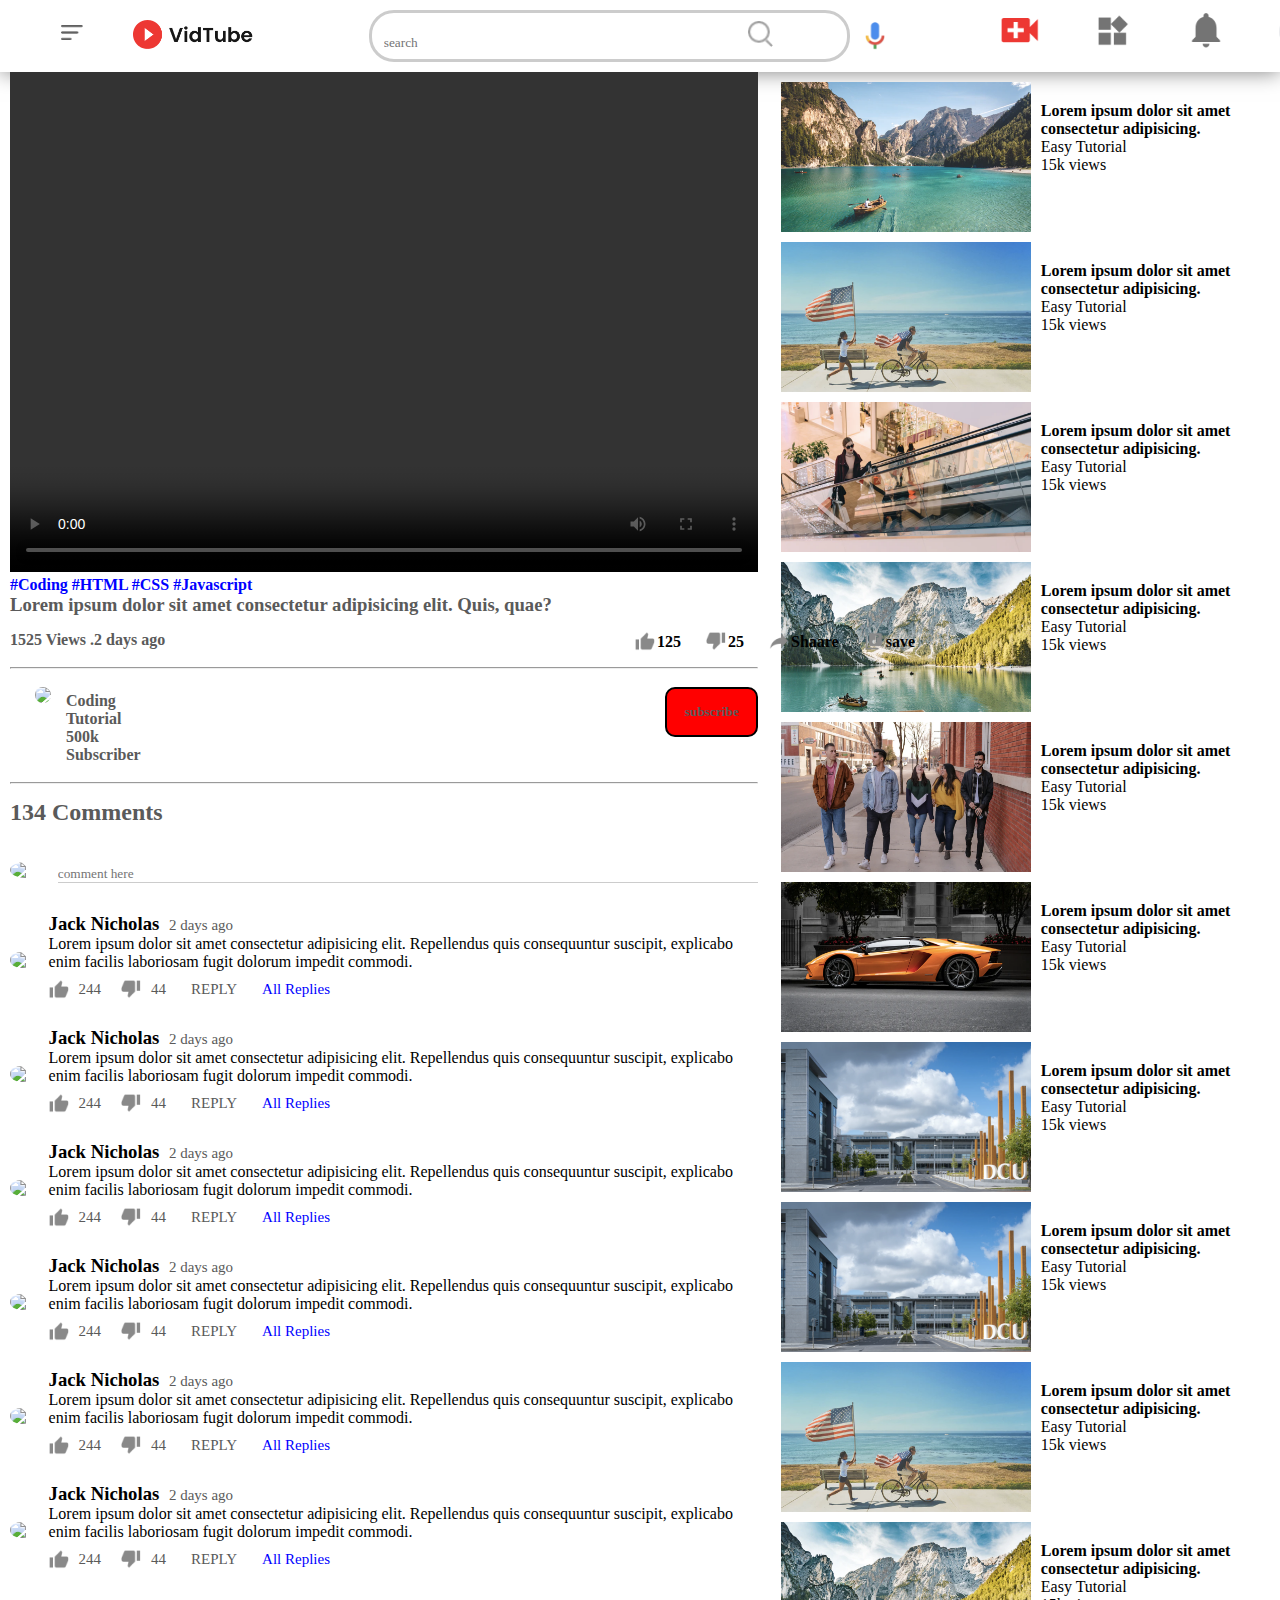
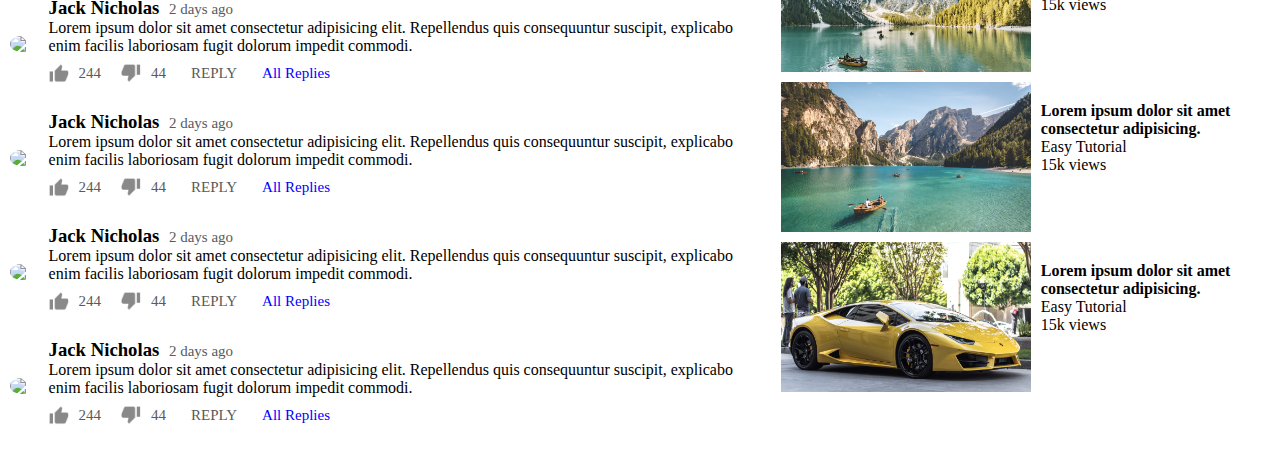
==== video.html @ 4f7bdd8a "first website" ====
<!DOCTYPE html>
<html lang="en">
<head>
    <meta charset="UTF-8">
    <meta name="viewport" content="width=device-width, initial-scale=1.0">
    <title>Play video </title>
    <link rel="stylesheet" href="style.css" />
   
</head>
<style>
    .containers{
       
        
        height: 100vh;
        width: 100vw;

    }
    .videoplay{
       
        flex-basis: 60%;
        height: fit-content;
        padding-left: 10px;
        padding-right: 10px;
    }
    .rigthsidebar{
        
        flex-basis: 39%;
        height: fit-content;
    }
    .row{
        display: flex;
        justify-content: space-between;
    }
    .playvideo{
        height: 500px;
        width: 100%;
        
    }
    .sidevideolist img{
        height: 150px;
        width: 250px;
    }
    .sidevideolist{
        display: flex;
        margin-top: 10px;
    }
    .sidetext{
        padding-left: 10px;
        padding-top: 10px;
        margin-top: 10px;
        width: 200px;
    }
    .likeicon{
        display: flex;
        margin-top: 15px;
    }
    .icons img{
        height: 20px;
    }
    .icons {
        display: flex;
       position: absolute;
       margin-left: 600px;
    }
    li{
    margin-left: 25px;
   }
   .icons h4{
    margin-top: 2px;
    margin-left: 2px;
    
   }
   .subscribe  img{
    width: 50px;
    border-radius: 50px;
   }
   .subscribe{
    display: flex;
    
   }
   button{
    background-color: red;
    border-radius: 10px;
    width: 100px;
    height: 50px;
    border: 2px solid black;
    margin-left: 500px;
    cursor: pointer;
   }
   
   .box{
    
    width: 80%;
    
   }
   .commentcount{
    font-size: 24px;
    margin-top: 15px;
    color: #5a5a5a;
   }
   .addcomment{
    display: flex;
    align-items: center;
    margin: 30px 0;
   }
   .addcomment img{
    width: 35px;
    border-radius: 50%;
    margin-right: 15px;
   }
   .addcomment input{
    border: 0;
    outline: 0;
    border-bottom: 1px solid #ccc;
    width: 100%;
    padding-top: 10px;
    background: transparent;
   }
   .oldcomments{
    display: flex;
    margin-top: 25px;
    align-items: center;
    margin: 20px 0;
   }
   .oldcomments img{
    width: 35px;
    border-radius: 50%;
    margin-right: 15px;
   }
   .oldcomments h4{
    font-size: 24px;
    margin-bottom: 2px;
   }
   .oldcomments span{
    font-size: 15px;
    color: #5a5a5a;
    font-weight: 500;
    margin-left: 5px;
   }
   .commentlikes{
    display: flex;
    align-items: center;
    margin-top: 5px;
    margin-left: 50px;
    width: 50%;
    justify-content: space-evenly;


   }
   .commentlikes img{
    height: 20px;
    width: 20px;
   }
   .count{
    display: flex;
   }
   .commentaction{
    display: flex;
    align-items: center;
    font-size: 18px;
    margin: 8px 0px;
   }
   .commentaction img{
    border-radius: 0;
    width: 20px;
    margin-right: 5px;
   }
   .commentaction span{
    margin-right: 20px;
    color: #5a5a5a;
   }
   .subscribe h4{
    color: #5a5a5a;
    font-weight: 15px;
   }

   
    
</style>
<body>
    <div class="navigationbar fixed-top">
        <div class="leftnav">
          <ul>
            <li><img src="images\menu.png" class="menuicon" id="menu" /></li>
            <li><img src="images\logo.png" class="logo" /></li>
          </ul>
        </div>
        <div class="middlenav">
          <div class="searchbox">
            <input type="textbox" class="input" placeholder="search" />
            <img src="images\search.png" />
          </div>
          <img src="images\voice-search.png" class="mic" />
        </div>
        <div class="rightnav">
          <ul>
            <li><img src="images\upload.png" /></li>
            <li><img src="images\more.png" /></li>
            <li><img src="images\notification.png" /></li>
            <li><img src="images\Jack.png" class="usericon" /></li>
          </ul>
        </div>
    </div>
    <div class="containers">
       <div class="row">
        <div class="videoplay">
            <video controls autoplay class="playvideo">
                <!--<source src="images\video.mp4" type="video/mp4">--->
            </video>
            <h4 style="color:blue">#Coding #HTML #CSS #Javascript</h4>
            <h3 style="color: #5a5a5a;">Lorem ipsum dolor sit amet consectetur adipisicing elit. Quis, quae?</h3>
            <div class="likeicon">
                <div>
                    <h4 style="color: #5a5a5a;">1525 Views .2 days ago</h4>
                </div>
                <div class="icons">
                    <ul>
                        <li><img src="images\like.png" /></li>
                        <h4>125</h4>
                      </ul>
                      <ul>
                        <li><img src="images\dislike.png" /></li>
                        <h4>25</h4>
                      </ul>
                      <ul>
                        <li><img src="images\share.png" /></li>
                        <h4>Shaare</h4>
                      </ul>
                      <ul>
                        <li><img src="images\save.png" /></li>
                        <h4>save</h4>
                      </ul>
                </div>
            </div><br>
            <hr><br>
            <div class="subscribe">
                <ul>
                    <li><img src="images\jack.png"  /></li>
                   <div style="margin-top: 5px;">
                    <h4 style="margin-left: 15px;">Coding Tutorial</h4>
                    <h4 style="margin-left: 15px;">500k Subscriber</h4>
                   </div>
                </ul>
                <button><h4>subscribe</h4></button>

            </div>
            <br>
            <hr>
            
            <h4 class="commentcount">134 Comments</h4>


            <div class="addcomment">
                <img src="images\jack.png">
                <input type="text" placeholder="comment here">
            </div>
            <div class="oldcomments">
                <img src="images\jack.png">
                <div>
                    <h3>Jack Nicholas <span>2 days ago</span></h3>
                    <p>Lorem ipsum dolor sit amet consectetur adipisicing elit. Repellendus quis consequuntur suscipit,
                         explicabo enim facilis laboriosam fugit dolorum impedit commodi.
                        </p>
                         <div class="commentaction">
                            <img src="images\like.png"><span>244</span>
                            <img src="images\dislike.png"><span>44</span>
                            <span>REPLY</span>
                            <span style="color: blue;">All Replies</span>
                         </div>
                   
                </div>
              
            </div>
            <div class="oldcomments">
                <img src="images\jack.png">
                <div>
                    <h3>Jack Nicholas <span>2 days ago</span></h3>
                    <p>Lorem ipsum dolor sit amet consectetur adipisicing elit. Repellendus quis consequuntur suscipit,
                         explicabo enim facilis laboriosam fugit dolorum impedit commodi.
                        </p>
                         <div class="commentaction">
                            <img src="images\like.png"><span>244</span>
                            <img src="images\dislike.png"><span>44</span>
                            <span>REPLY</span>
                            <span style="color: blue;">All Replies</span>
                         </div>
                   
                </div>
              
            </div>
            <div class="oldcomments">
                <img src="images\jack.png">
                <div>
                    <h3>Jack Nicholas <span>2 days ago</span></h3>
                    <p>Lorem ipsum dolor sit amet consectetur adipisicing elit. Repellendus quis consequuntur suscipit,
                         explicabo enim facilis laboriosam fugit dolorum impedit commodi.
                        </p>
                         <div class="commentaction">
                            <img src="images\like.png"><span>244</span>
                            <img src="images\dislike.png"><span>44</span>
                            <span>REPLY</span>
                            <span style="color: blue;">All Replies</span>
                         </div>
                   
                </div>
              
            </div>
            <div class="oldcomments">
                <img src="images\jack.png">
                <div>
                    <h3>Jack Nicholas <span>2 days ago</span></h3>
                    <p>Lorem ipsum dolor sit amet consectetur adipisicing elit. Repellendus quis consequuntur suscipit,
                         explicabo enim facilis laboriosam fugit dolorum impedit commodi.
                        </p>
                         <div class="commentaction">
                            <img src="images\like.png"><span>244</span>
                            <img src="images\dislike.png"><span>44</span>
                            <span>REPLY</span>
                            <span style="color: blue;">All Replies</span>
                         </div>
                   
                </div>
              
            </div>
            <div class="oldcomments">
                <img src="images\jack.png">
                <div>
                    <h3>Jack Nicholas <span>2 days ago</span></h3>
                    <p>Lorem ipsum dolor sit amet consectetur adipisicing elit. Repellendus quis consequuntur suscipit,
                         explicabo enim facilis laboriosam fugit dolorum impedit commodi.
                        </p>
                         <div class="commentaction">
                            <img src="images\like.png"><span>244</span>
                            <img src="images\dislike.png"><span>44</span>
                            <span>REPLY</span>
                            <span style="color: blue;">All Replies</span>
                         </div>
                   
                </div>
              
            </div>
            <div class="oldcomments">
                <img src="images\jack.png">
                <div>
                    <h3>Jack Nicholas <span>2 days ago</span></h3>
                    <p>Lorem ipsum dolor sit amet consectetur adipisicing elit. Repellendus quis consequuntur suscipit,
                         explicabo enim facilis laboriosam fugit dolorum impedit commodi.
                        </p>
                         <div class="commentaction">
                            <img src="images\like.png"><span>244</span>
                            <img src="images\dislike.png"><span>44</span>
                            <span>REPLY</span>
                            <span style="color: blue;">All Replies</span>
                         </div>
                   
                </div>
              
            </div>
            <div class="oldcomments">
                <img src="images\jack.png">
                <div>
                    <h3>Jack Nicholas <span>2 days ago</span></h3>
                    <p>Lorem ipsum dolor sit amet consectetur adipisicing elit. Repellendus quis consequuntur suscipit,
                         explicabo enim facilis laboriosam fugit dolorum impedit commodi.
                        </p>
                         <div class="commentaction">
                            <img src="images\like.png"><span>244</span>
                            <img src="images\dislike.png"><span>44</span>
                            <span>REPLY</span>
                            <span style="color: blue;">All Replies</span>
                         </div>
                   
                </div>
              
            </div>
            <div class="oldcomments">
                <img src="images\jack.png">
                <div>
                    <h3>Jack Nicholas <span>2 days ago</span></h3>
                    <p>Lorem ipsum dolor sit amet consectetur adipisicing elit. Repellendus quis consequuntur suscipit,
                         explicabo enim facilis laboriosam fugit dolorum impedit commodi.
                        </p>
                         <div class="commentaction">
                            <img src="images\like.png"><span>244</span>
                            <img src="images\dislike.png"><span>44</span>
                            <span>REPLY</span>
                            <span style="color: blue;">All Replies</span>
                         </div>
                   
                </div>
              
            </div>
            <div class="oldcomments">
                <img src="images\jack.png">
                <div>
                    <h3>Jack Nicholas <span>2 days ago</span></h3>
                    <p>Lorem ipsum dolor sit amet consectetur adipisicing elit. Repellendus quis consequuntur suscipit,
                         explicabo enim facilis laboriosam fugit dolorum impedit commodi.
                        </p>
                         <div class="commentaction">
                            <img src="images\like.png"><span>244</span>
                            <img src="images\dislike.png"><span>44</span>
                            <span>REPLY</span>
                            <span style="color: blue;">All Replies</span>
                         </div>
                   
                </div>
              
            </div>
            <div class="oldcomments">
                <img src="images\jack.png">
                <div>
                    <h3>Jack Nicholas <span>2 days ago</span></h3>
                    <p>Lorem ipsum dolor sit amet consectetur adipisicing elit. Repellendus quis consequuntur suscipit,
                         explicabo enim facilis laboriosam fugit dolorum impedit commodi.
                        </p>
                         <div class="commentaction">
                            <img src="images\like.png"><span>244</span>
                            <img src="images\dislike.png"><span>44</span>
                            <span>REPLY</span>
                            <span style="color: blue;">All Replies</span>
                         </div>
                   
                </div>
              
            </div>
           
           
         
           
           
        </div>
        <div class="rigthsidebar">
            <div class="sidevideolist">
                <img src="images\thumbnail1.png">
                <div class="sidetext">
                    <h4>Lorem ipsum dolor sit amet consectetur adipisicing.</h4>
                    <p>Easy Tutorial</p>
                    <p>15k views</p>
                </div>
                
            </div>
            <div class="sidevideolist">
                <img src="images\thumbnail2.png">
                <div class="sidetext">
                    <h4>Lorem ipsum dolor sit amet consectetur adipisicing.</h4>
                    <p>Easy Tutorial</p>
                    <p>15k views</p>
                </div>
                
            </div>
            <div class="sidevideolist">
                <img src="images\thumbnail3.png">
                <div class="sidetext">
                    <h4>Lorem ipsum dolor sit amet consectetur adipisicing.</h4>
                    <p>Easy Tutorial</p>
                    <p>15k views</p>
                </div>
                
            </div>
            <div class="sidevideolist">
                <img src="images\thumbnail4.png">
                <div class="sidetext">
                    <h4>Lorem ipsum dolor sit amet consectetur adipisicing.</h4>
                    <p>Easy Tutorial</p>
                    <p>15k views</p>
                </div>
                
            </div>
            <div class="sidevideolist">
                <img src="images\thumbnail5.png">
                <div class="sidetext">
                    <h4>Lorem ipsum dolor sit amet consectetur adipisicing.</h4>
                    <p>Easy Tutorial</p>
                    <p>15k views</p>
                </div>
                
            </div>
            <div class="sidevideolist">
                <img src="images\thumbnail6.png">
                <div class="sidetext">
                    <h4>Lorem ipsum dolor sit amet consectetur adipisicing.</h4>
                    <p>Easy Tutorial</p>
                    <p>15k views</p>
                </div>
                
            </div>
            <div class="sidevideolist">
                <img src="images\thumbnail7.png">
                <div class="sidetext">
                    <h4>Lorem ipsum dolor sit amet consectetur adipisicing.</h4>
                    <p>Easy Tutorial</p>
                    <p>15k views</p>
                </div>
                
            </div>
            <div class="sidevideolist">
                <img src="images\thumbnail7.png">
                <div class="sidetext">
                    <h4>Lorem ipsum dolor sit amet consectetur adipisicing.</h4>
                    <p>Easy Tutorial</p>
                    <p>15k views</p>
                </div>
                
            </div>
            <div class="sidevideolist">
                <img src="images\thumbnail2.png">
                <div class="sidetext">
                    <h4>Lorem ipsum dolor sit amet consectetur adipisicing.</h4>
                    <p>Easy Tutorial</p>
                    <p>15k views</p>
                </div>
                
            </div>
            <div class="sidevideolist">
                <img src="images\thumbnail4.png">
                <div class="sidetext">
                    <h4>Lorem ipsum dolor sit amet consectetur adipisicing.</h4>
                    <p>Easy Tutorial</p>
                    <p>15k views</p>
                </div>
                
            </div>
            <div class="sidevideolist">
                <img src="images\thumbnail1.png">
                <div class="sidetext">
                    <h4>Lorem ipsum dolor sit amet consectetur adipisicing.</h4>
                    <p>Easy Tutorial</p>
                    <p>15k views</p>
                </div>
                
            </div>
            <div class="sidevideolist">
                <img src="images\thumbnail8.png">
                <div class="sidetext">
                    <h4>Lorem ipsum dolor sit amet consectetur adipisicing.</h4>
                    <p>Easy Tutorial</p>
                    <p>15k views</p>
                </div>
                
            </div>
        </div>
       </div>
    </div>
   
</body>
</html>
---- style.css ----
* {
  margin: 0;
  padding: 0;
  font-family: "sans-serif", "poppins";
  box-sizing: border-box;
}
ul {
  list-style: none;
  display: flex;
}
a{
  text-decoration: none;
  
}

li {
  cursor: pointer;
}
.container-fluid {
  width: 100%;
}
.navigationbar {
  display: flex;
  padding: 10px 2%;

  justify-content: space-between;
  box-shadow: 0 0 20px rgba(0, 0, 0, 0.5);
  background: #fff;
}
.rightnav,
.leftnav {
  width: 25%;

  align-items: center;
}
.rightnav img {
  width: 40px;
  margin-left: 28px;
}
.rightnav .usericon {
  width: 35px;
  border-radius: 50%;
  margin-right: 0;
  margin-top: 4px;
}
.menuicon {
  width: 32px;
  height: 25px;
  margin-right: 25px;
  padding-left: 10px;
  padding-top: 10px;
  margin-top: 5px;
}
.logo {
  width: 120px;
  margin-top: 10px;
}
.middlenav {
  width: 50%;

  align-items: center;
  display: flex;
  margin-right: 20px;
  justify-content: center;
}
.mic {
  width: 20px;
}
.searchbox {
  border: 3px solid #ccc;
  margin-right: 15px;
  padding: 8px 12px;
  border-radius: 25px;
  width: 80%;
}
.input {
  width: 80%;
  border: 0;
  outline: 0;
  background: transparent;
}
.searchbox img {
  width: 25px;
}
.sidebar {
  /* Keep height dynamic based on viewport height */
  height: calc(100vh - 75px); /* Adjust as needed */
  width: 18%;
  overflow-y: auto; /* Enable scrolling only when necessary */
  overflow-x: hidden;
  flex-wrap: wrap;
  bottom: 0;
  align-items: center;
  position: fixed;
  top: 75px;
}

.sideitems img {
  width: 30px;
}

.subscribed img {
  width: 35px;
  border-radius: 50%;
}
.sidebar h4 {
  margin-left: 20px;
  font-size: 13px;
  color: #5a5a5a;
  margin-top: 10px;
}
.smallsidebar {
  width: 6%;
}

.smallsidebar .note h4 {
  margin-left: 0px;
  z-index: 10;
}
.container {
  height: fit-content;

  position: absolute;
  margin: 0;
  padding: 0;
  left: 18.8%;
 
  top: 75px;
}


.container{
  background: #f9f9f9;
  padding-left: 17%;
  padding-top: 20px;
  padding-bottom: 20px;
  padding-right: 2px;
}
.largecontainer{
  padding: 7%;
  width: 100%;
  margin-top: 0;

}
.banner{
  width: 100%;
}
.banner img{
  width: 95%;
  border-radius: 8px;
}
.channels{
  width: 100%;
  margin-top: 10px;
 
  display: grid;
  grid-template-columns: repeat(auto-fit,minmax(250px,3fr));
 grid-row-gap:30px;
 grid-column-gap:16px;
 margin-top:15px
}
.channel-1{
  
  height: fit-content;
  width: 270px;
 
  
 
  
  
}
.thumbnail{
  height: 150px;
 
 
  border-radius: 5px;
}

.channeldescription{
  display: flex;
  margin-left: 0;
}
.channeldescription h6{
  width: 300px;
  
  font-weight: bold;
  height: 50px;
  margin-top: 15px;
  margin-left: 15px;
  cursor: pointer;
}
.channeldescription img{
  border-radius: 50px;
  height: 35px;
  margin-top: 15px;
  padding-left: 5px;
}


@media (max-width:900px){
  .rightnav {
    border: 2px solid red;
    width: 10%;
  }
  .rightnav img{
    display: none;
  }
 .rightnav .usericon{
  display: block;
  width: 100%;
  margin-left: 0;
  padding: 0;
 }
  .middlenav{
    border: 2px solid red;
    width: 30%;

  }
  .leftnav{
    border: 2px solid red;
    width: 10%;
  }
  .navigationbar {
    justify-content: space-around;
  }
   
}
@media (max-width:700px){
  .rightnav {
    border: 2px solid red;
   
    
  }
  .rightnav .usericon {
    
padding: 0%;
margin-left: 0%;
width: 100%;
height: 100%;
   
    
  }
  

  .middlenav{
    border: 2px solid red;
   
    

  }
  
  .searchbox img{
    display: none;
  }
  .leftnav{
    border: 2px solid red;
  
   
  }
  .leftnav .logo{
    display: none;
  }
  .sidebar h4{
    display: none;
  }
  .navigationbar{
    justify-content: space-evenly;
  }
 .banner{
  width: 700px;
 }
  
   
}
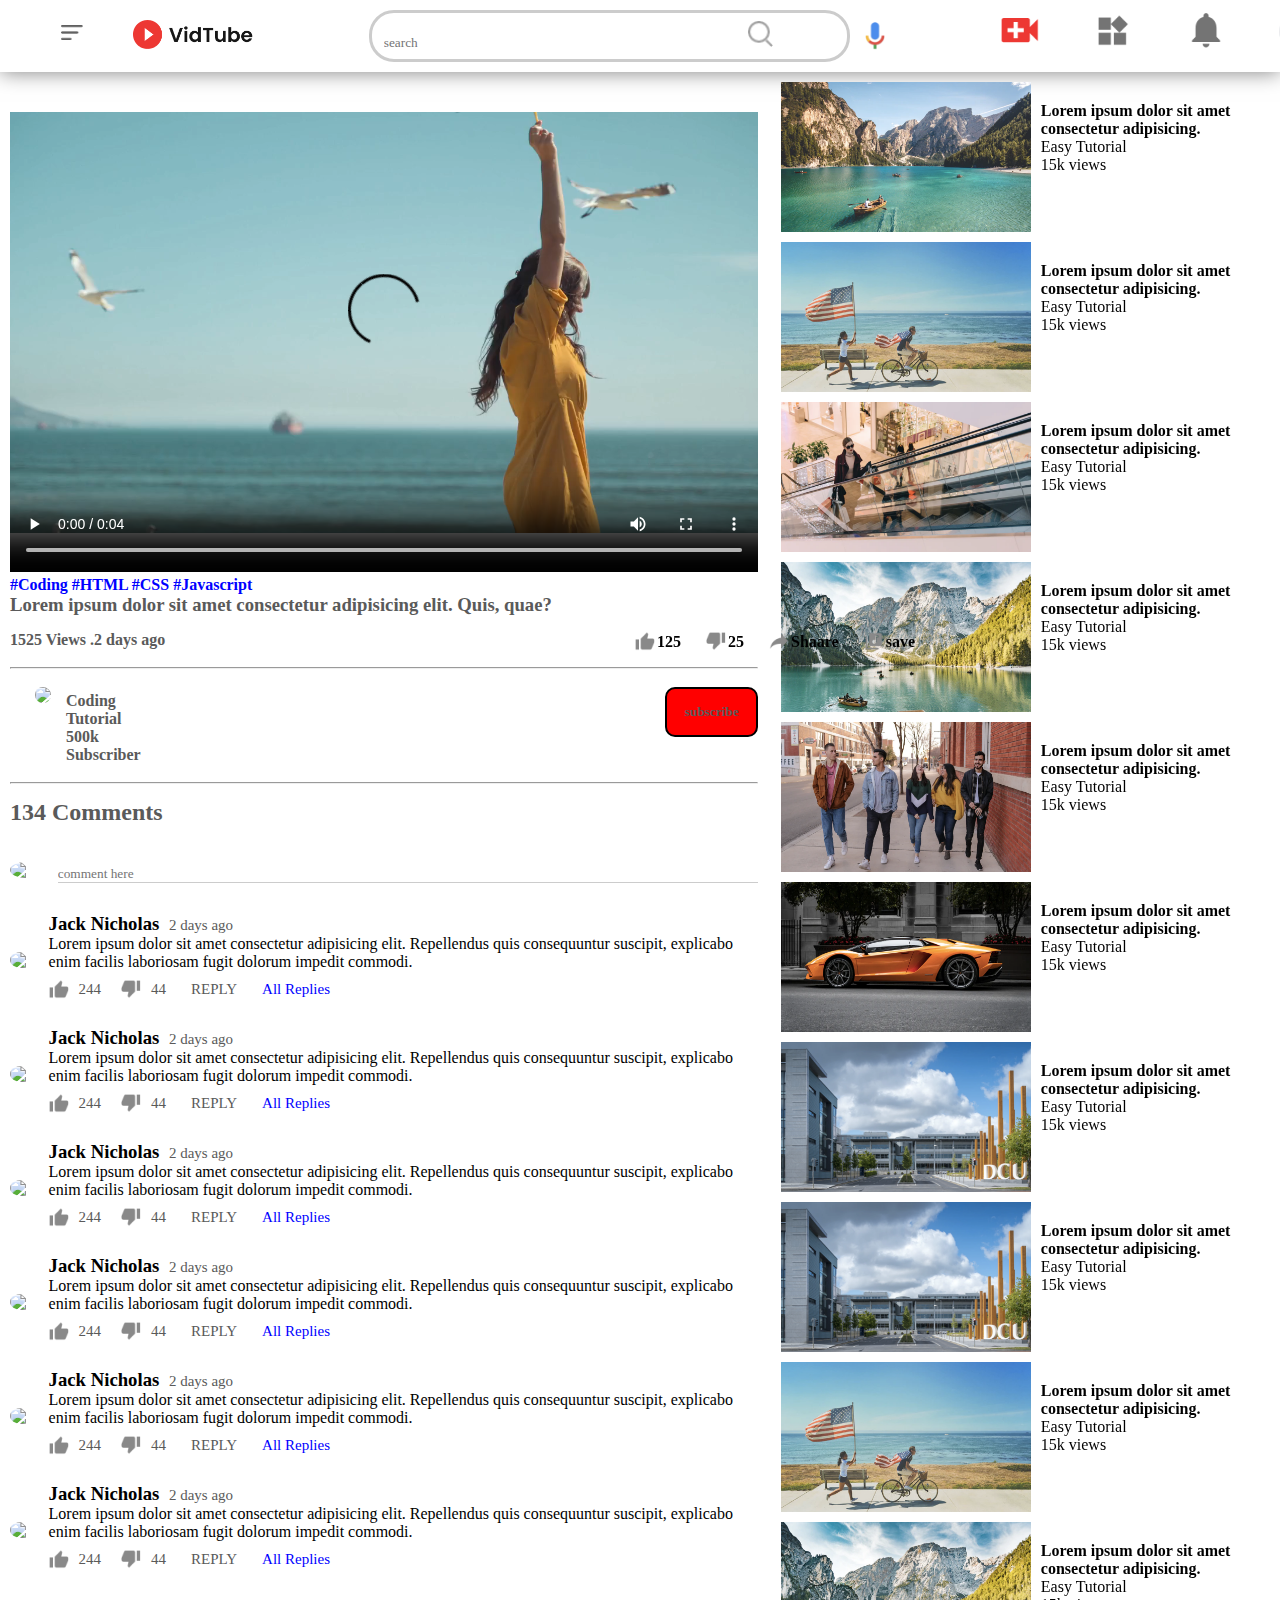
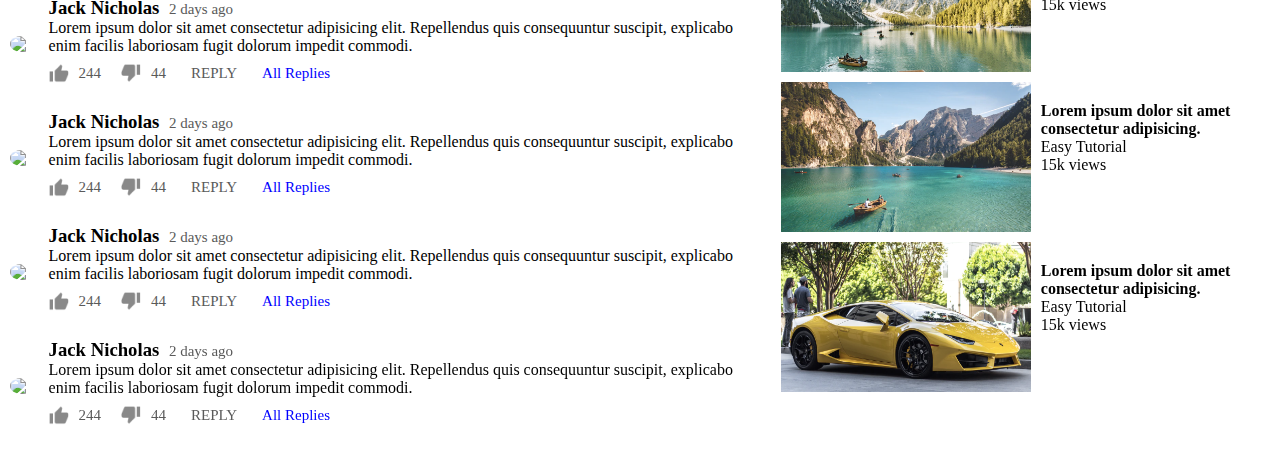
==== commit 1ce0c675: "Update video.html" ====
--- a/video.html
+++ b/video.html
@@ -205,7 +205,7 @@
        <div class="row">
         <div class="videoplay">
             <video controls autoplay class="playvideo">
-                <!--<source src="images\video.mp4" type="video/mp4">--->
+                <source src="images\video.mp4" type="video/mp4">
             </video>
             <h4 style="color:blue">#Coding #HTML #CSS #Javascript</h4>
             <h3 style="color: #5a5a5a;">Lorem ipsum dolor sit amet consectetur adipisicing elit. Quis, quae?</h3>
